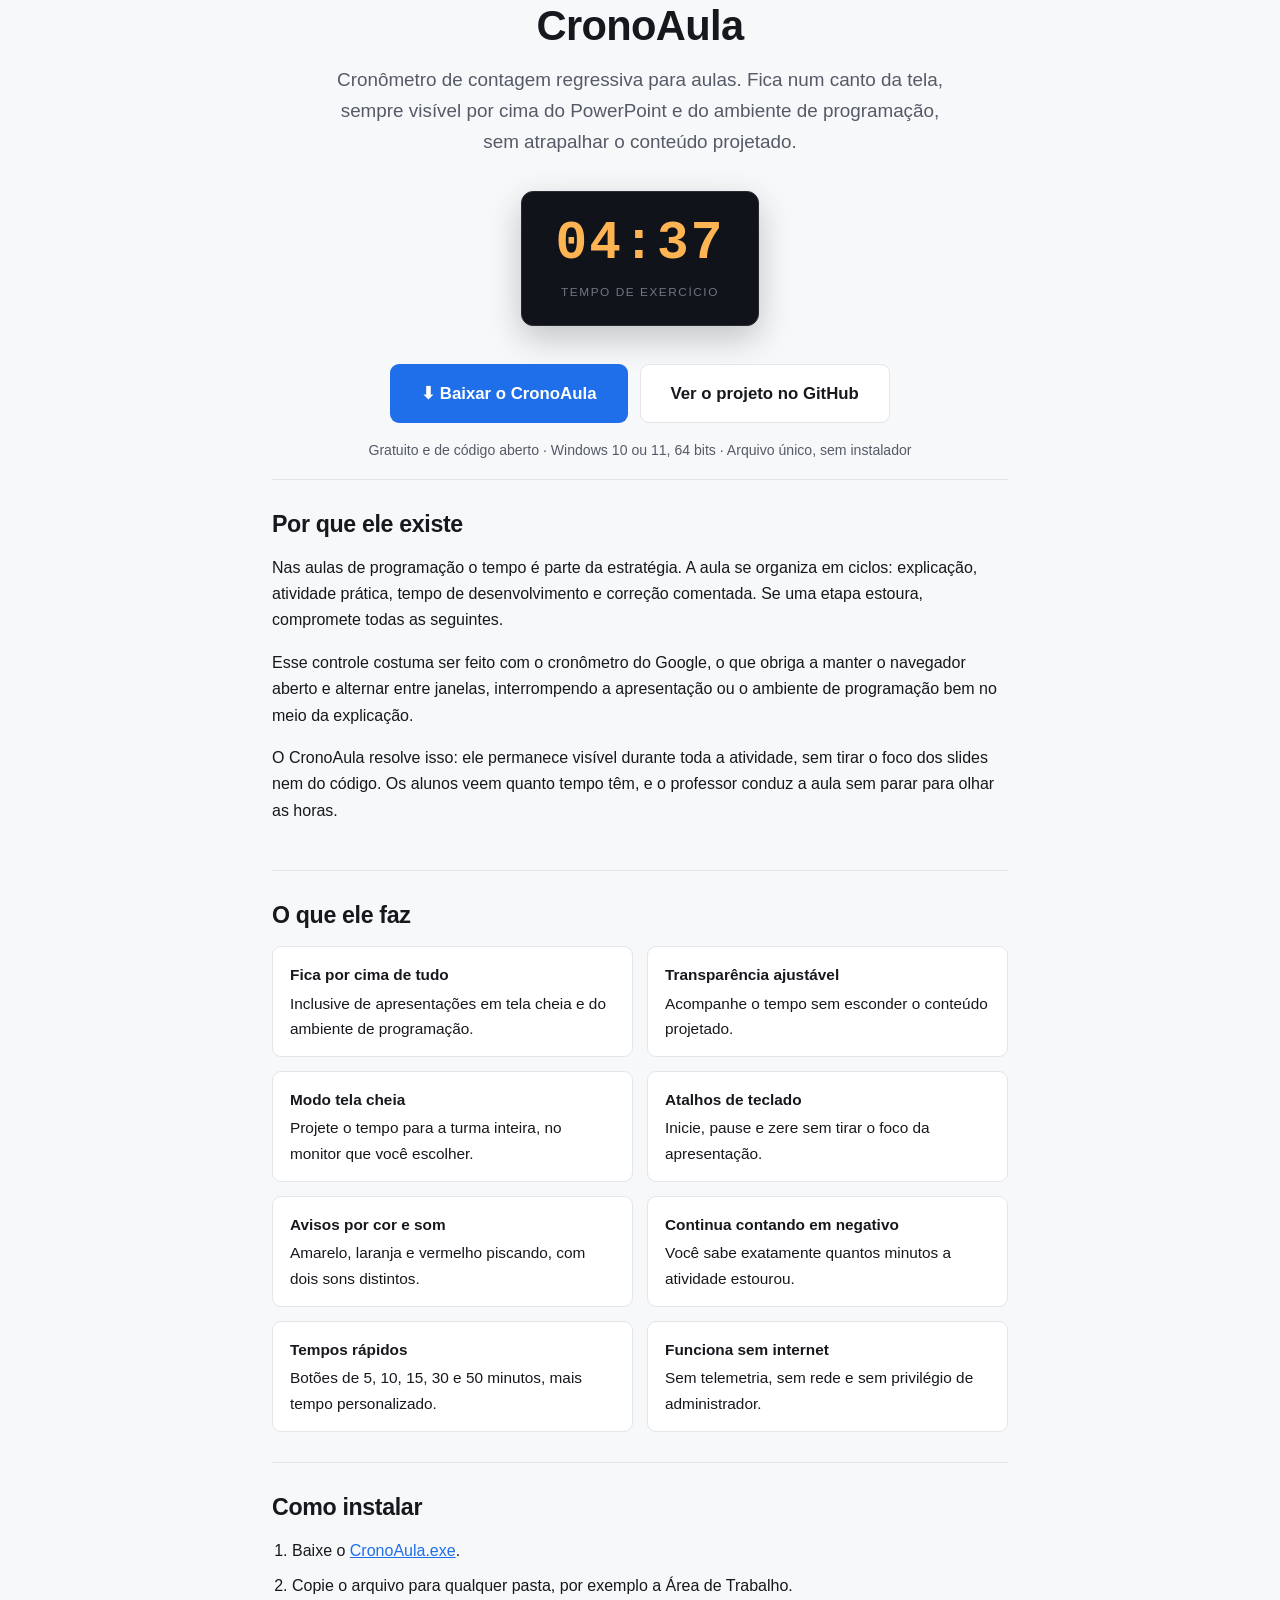
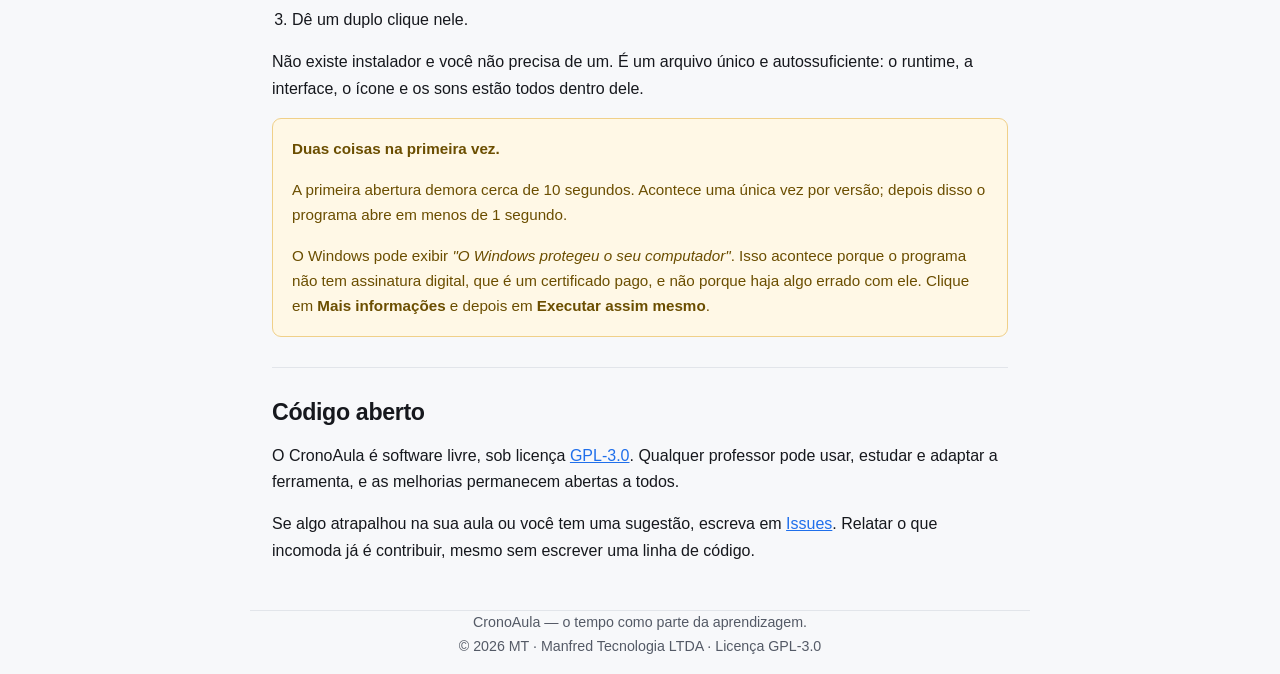
==== docs/index.html @ e945d67c "Site do projeto em docs/, para GitHub Pages Pagina unica de apresentacao com download direto do exec" ====
<!DOCTYPE html>
<html lang="pt-BR">
<head>
<meta charset="utf-8">
<meta name="viewport" content="width=device-width, initial-scale=1">
<title>CronoAula — cronômetro de contagem regressiva para sala de aula</title>
<meta name="description" content="Cronômetro regressivo que fica visível por cima do PowerPoint e do ambiente de programação. Gratuito, sem instalador, para professores. Software livre.">
<link rel="icon" href="favicon.ico">
<meta property="og:title" content="CronoAula — cronômetro para sala de aula">
<meta property="og:description" content="Cronômetro regressivo que fica visível por cima de apresentações. Gratuito, sem instalador, feito para professores.">
<meta property="og:type" content="website">
<meta property="og:url" content="https://cronoaula.manfred.com.br/">
<style>
  :root {
    --bg: #f7f8fa;
    --surface: #ffffff;
    --border: #e2e5ea;
    --ink: #16181d;
    --ink-soft: #545a66;
    --accent: #1f6feb;
    --accent-ink: #ffffff;
    --warn-bg: #fff8e6;
    --warn-border: #f0d089;
    --warn-ink: #6b4e00;
  }
  @media (prefers-color-scheme: dark) {
    :root {
      --bg: #0f1116;
      --surface: #171a21;
      --border: #272b34;
      --ink: #e8eaee;
      --ink-soft: #a0a7b4;
      --accent: #4d8ef7;
      --accent-ink: #0b0d11;
      --warn-bg: #2a2314;
      --warn-border: #55471f;
      --warn-ink: #e8d194;
    }
  }
  * { box-sizing: border-box; }
  body {
    margin: 0;
    background: var(--bg);
    color: var(--ink);
    font: 16px/1.65 -apple-system, BlinkMacSystemFont, "Segoe UI", Roboto, Arial, sans-serif;
    -webkit-font-smoothing: antialiased;
  }
  .wrap { max-width: 780px; margin: 0 auto; padding: 0 22px; }
  h1, h2, h3 { line-height: 1.25; letter-spacing: -0.015em; }

  /* ---- topo ---- */
  header { padding: 68px 0 44px; text-align: center; }
  h1 { font-size: 2.6rem; margin: 0 0 12px; }
  .lede { font-size: 1.18rem; color: var(--ink-soft); margin: 0 auto 34px; max-width: 33em; }

  /* ---- mock do cronometro ---- */
  .mock {
    background: #10131a;
    border: 1px solid #272b34;
    border-radius: 12px;
    padding: 26px 34px 22px;
    display: inline-block;
    box-shadow: 0 12px 34px rgba(0,0,0,.22);
    margin-bottom: 38px;
  }
  .mock .digits {
    font: 600 3.3rem/1 ui-monospace, "Cascadia Mono", Consolas, monospace;
    color: #ffb454;
    letter-spacing: 0.04em;
  }
  .mock .label {
    font-size: .74rem; text-transform: uppercase; letter-spacing: .13em;
    color: #6f7684; margin-top: 12px;
  }

  /* ---- botoes ---- */
  .cta { display: flex; flex-wrap: wrap; gap: 12px; justify-content: center; align-items: center; }
  .btn {
    display: inline-block; text-decoration: none; font-weight: 600;
    padding: 15px 30px; border-radius: 9px; font-size: 1.05rem;
    border: 1px solid transparent; transition: opacity .15s;
  }
  .btn:hover { opacity: .88; }
  .btn-main { background: var(--accent); color: var(--accent-ink); }
  .btn-alt { border-color: var(--border); color: var(--ink); background: var(--surface); }
  .fineprint { font-size: .88rem; color: var(--ink-soft); margin-top: 16px; }

  /* ---- secoes ---- */
  section { padding: 30px 0; border-top: 1px solid var(--border); }
  section h2 { font-size: 1.45rem; margin: 0 0 16px; }
  p { margin: 0 0 16px; }

  ul.feats { list-style: none; padding: 0; margin: 0; display: grid; gap: 14px; }
  @media (min-width: 620px) { ul.feats { grid-template-columns: 1fr 1fr; } }
  ul.feats li {
    background: var(--surface); border: 1px solid var(--border);
    border-radius: 9px; padding: 15px 17px; font-size: .96rem;
  }
  ul.feats strong { display: block; margin-bottom: 3px; }

  .warn {
    background: var(--warn-bg); border: 1px solid var(--warn-border);
    color: var(--warn-ink); border-radius: 9px; padding: 17px 19px; font-size: .95rem;
  }
  .warn p:last-child { margin-bottom: 0; }

  ol { padding-left: 1.25em; }
  ol li { margin-bottom: 8px; }

  a { color: var(--accent); }
  footer {
    border-top: 1px solid var(--border); margin-top: 34px;
    padding: 30px 0 54px; font-size: .89rem; color: var(--ink-soft); text-align: center;
  }
</style>
</head>
<body>

<header class="wrap">
  <h1>CronoAula</h1>
  <p class="lede">
    Cronômetro de contagem regressiva para aulas. Fica num canto da tela, sempre
    visível por cima do PowerPoint e do ambiente de programação, sem atrapalhar o
    conteúdo projetado.
  </p>

  <div class="mock">
    <div class="digits">04:37</div>
    <div class="label">tempo de exercício</div>
  </div>

  <div class="cta">
    <a class="btn btn-main" href="https://github.com/manfredjr/cronoaula/releases/latest/download/CronoAula.exe">
      ⬇ Baixar o CronoAula
    </a>
    <a class="btn btn-alt" href="https://github.com/manfredjr/cronoaula">Ver o projeto no GitHub</a>
  </div>
  <p class="fineprint">
    Gratuito e de código aberto · Windows 10 ou 11, 64 bits · Arquivo único, sem instalador
  </p>
</header>

<main class="wrap">

<section>
  <h2>Por que ele existe</h2>
  <p>
    Nas aulas de programação o tempo é parte da estratégia. A aula se organiza em
    ciclos: explicação, atividade prática, tempo de desenvolvimento e correção
    comentada. Se uma etapa estoura, compromete todas as seguintes.
  </p>
  <p>
    Esse controle costuma ser feito com o cronômetro do Google, o que obriga a
    manter o navegador aberto e alternar entre janelas, interrompendo a
    apresentação ou o ambiente de programação bem no meio da explicação.
  </p>
  <p>
    O CronoAula resolve isso: ele permanece visível durante toda a atividade, sem
    tirar o foco dos slides nem do código. Os alunos veem quanto tempo têm, e o
    professor conduz a aula sem parar para olhar as horas.
  </p>
</section>

<section>
  <h2>O que ele faz</h2>
  <ul class="feats">
    <li><strong>Fica por cima de tudo</strong>Inclusive de apresentações em tela cheia e do ambiente de programação.</li>
    <li><strong>Transparência ajustável</strong>Acompanhe o tempo sem esconder o conteúdo projetado.</li>
    <li><strong>Modo tela cheia</strong>Projete o tempo para a turma inteira, no monitor que você escolher.</li>
    <li><strong>Atalhos de teclado</strong>Inicie, pause e zere sem tirar o foco da apresentação.</li>
    <li><strong>Avisos por cor e som</strong>Amarelo, laranja e vermelho piscando, com dois sons distintos.</li>
    <li><strong>Continua contando em negativo</strong>Você sabe exatamente quantos minutos a atividade estourou.</li>
    <li><strong>Tempos rápidos</strong>Botões de 5, 10, 15, 30 e 50 minutos, mais tempo personalizado.</li>
    <li><strong>Funciona sem internet</strong>Sem telemetria, sem rede e sem privilégio de administrador.</li>
  </ul>
</section>

<section>
  <h2>Como instalar</h2>
  <ol>
    <li>Baixe o <a href="https://github.com/manfredjr/cronoaula/releases/latest/download/CronoAula.exe">CronoAula.exe</a>.</li>
    <li>Copie o arquivo para qualquer pasta, por exemplo a Área de Trabalho.</li>
    <li>Dê um duplo clique nele.</li>
  </ol>
  <p>
    Não existe instalador e você não precisa de um. É um arquivo único e
    autossuficiente: o runtime, a interface, o ícone e os sons estão todos dentro
    dele.
  </p>

  <div class="warn">
    <p>
      <strong>Duas coisas na primeira vez.</strong>
    </p>
    <p>
      A primeira abertura demora cerca de 10 segundos. Acontece uma única vez por
      versão; depois disso o programa abre em menos de 1 segundo.
    </p>
    <p>
      O Windows pode exibir <em>"O Windows protegeu o seu computador"</em>. Isso
      acontece porque o programa não tem assinatura digital, que é um certificado
      pago, e não porque haja algo errado com ele. Clique em
      <strong>Mais informações</strong> e depois em
      <strong>Executar assim mesmo</strong>.
    </p>
  </div>
</section>

<section>
  <h2>Código aberto</h2>
  <p>
    O CronoAula é software livre, sob licença
    <a href="https://github.com/manfredjr/cronoaula/blob/main/LICENSE">GPL-3.0</a>.
    Qualquer professor pode usar, estudar e adaptar a ferramenta, e as melhorias
    permanecem abertas a todos.
  </p>
  <p>
    Se algo atrapalhou na sua aula ou você tem uma sugestão, escreva em
    <a href="https://github.com/manfredjr/cronoaula/issues">Issues</a>. Relatar o
    que incomoda já é contribuir, mesmo sem escrever uma linha de código.
  </p>
</section>

</main>

<footer class="wrap">
  <p>
    CronoAula — o tempo como parte da aprendizagem.<br>
    © 2026 MT · Manfred Tecnologia LTDA · Licença GPL-3.0
  </p>
</footer>

</body>
</html>
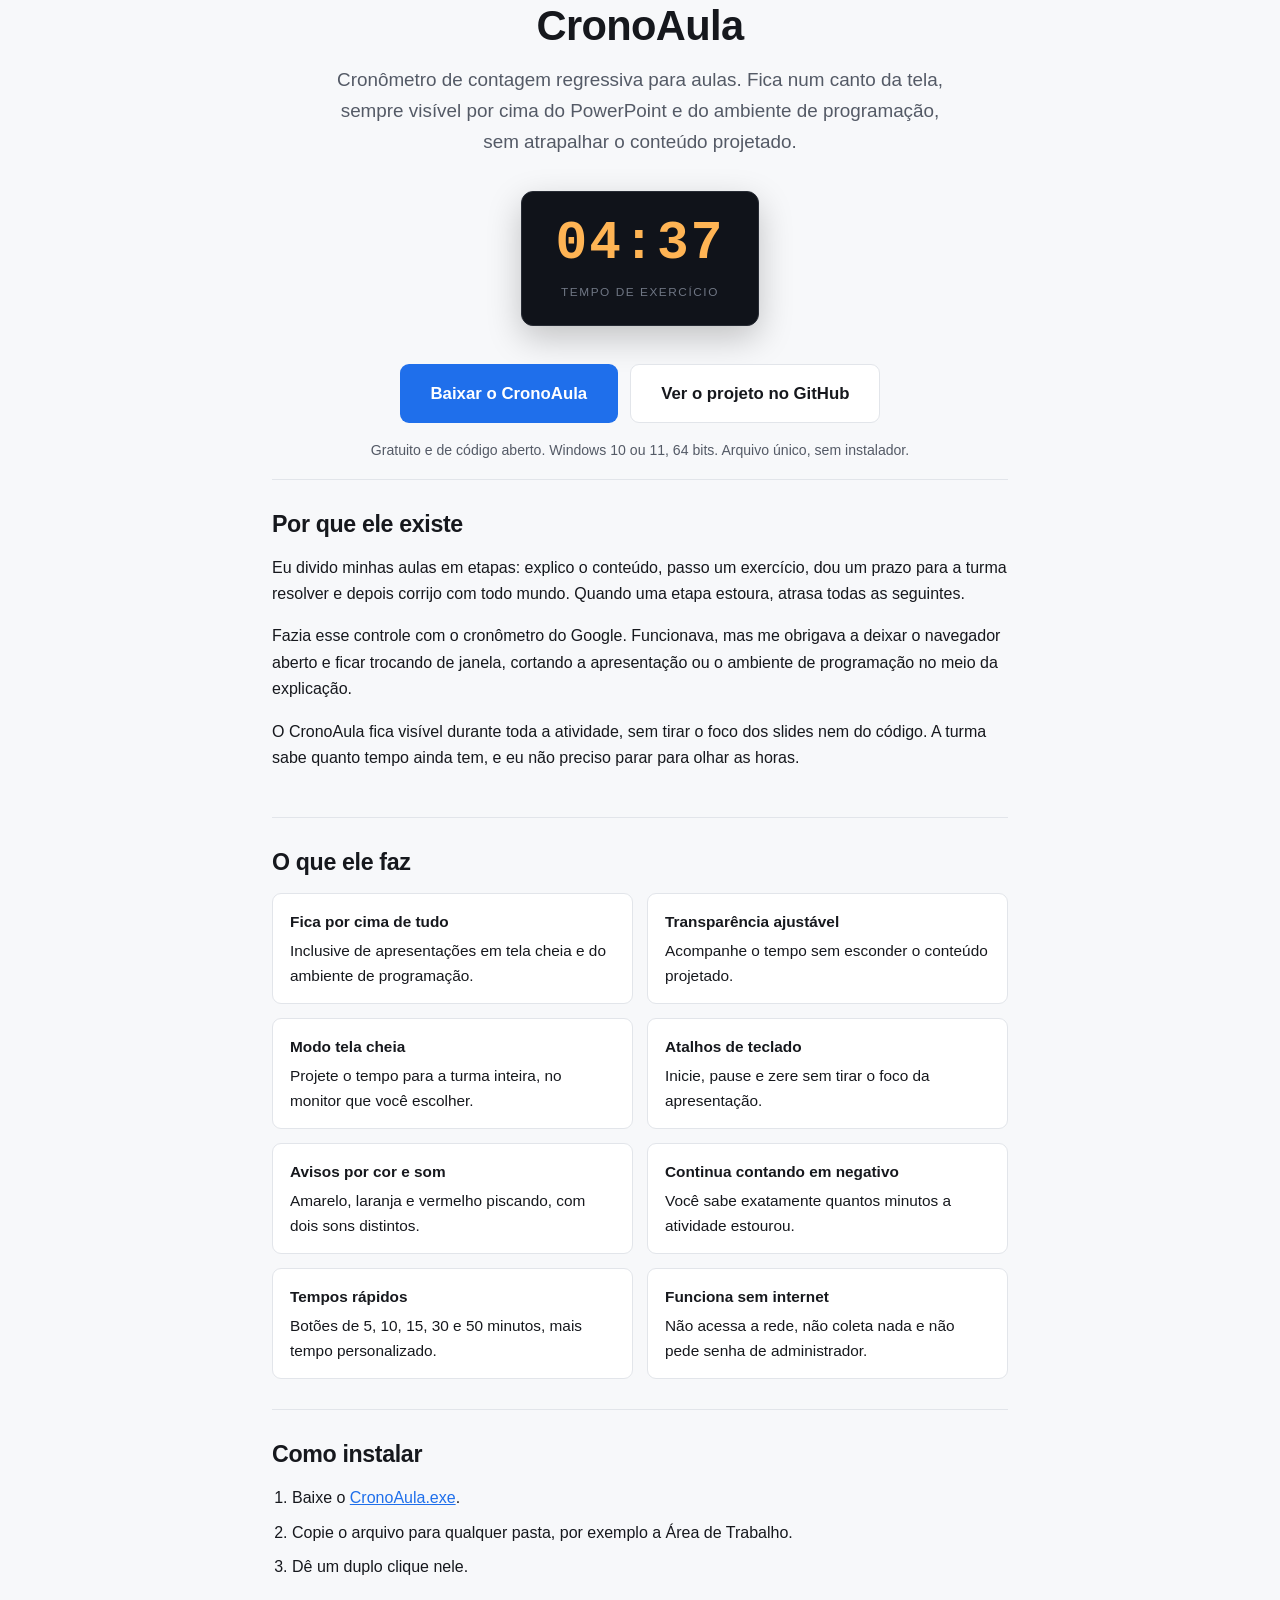
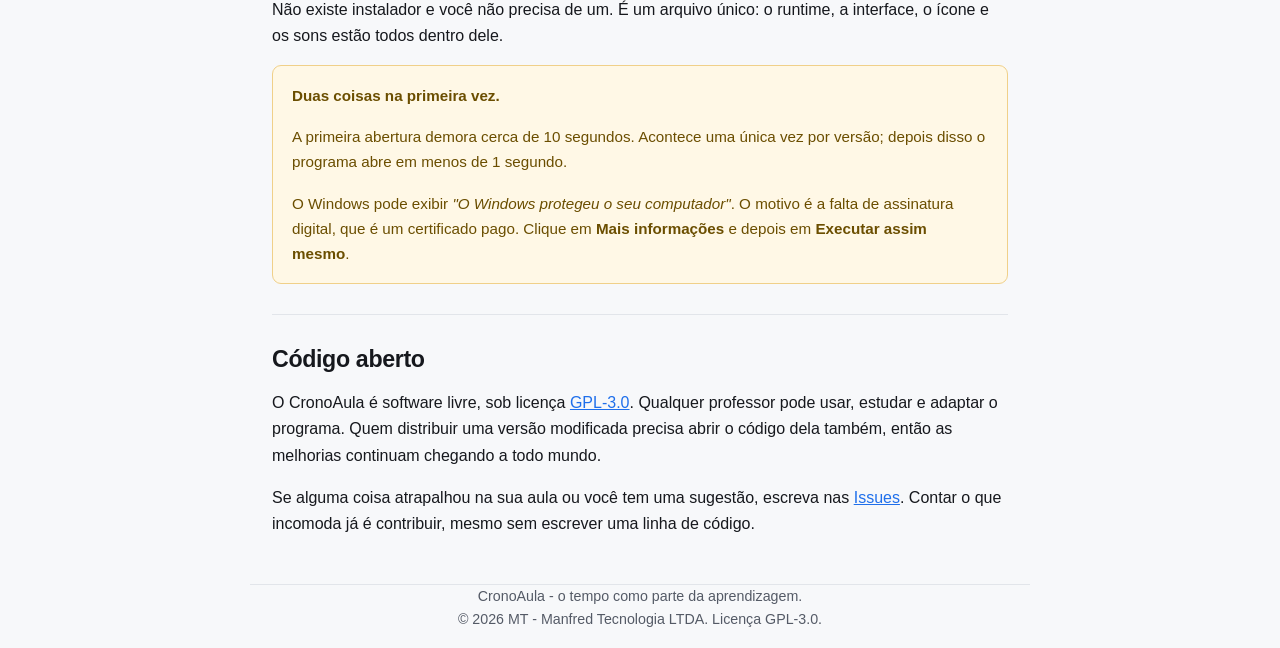
==== commit 9aebc9f2: "Revisao de texto: remove marcas de escrita automatica Site em primeira pessoa, como o autor descreve" ====
--- a/docs/index.html
+++ b/docs/index.html
@@ -3,10 +3,10 @@
 <head>
 <meta charset="utf-8">
 <meta name="viewport" content="width=device-width, initial-scale=1">
-<title>CronoAula — cronômetro de contagem regressiva para sala de aula</title>
-<meta name="description" content="Cronômetro regressivo que fica visível por cima do PowerPoint e do ambiente de programação. Gratuito, sem instalador, para professores. Software livre.">
+<title>CronoAula - cronômetro de contagem regressiva para sala de aula</title>
+<meta name="description" content="Cronômetro regressivo que fica visível por cima do PowerPoint e do ambiente de programação. Gratuito, sem instalador, feito para professores. Software livre.">
 <link rel="icon" href="favicon.ico">
-<meta property="og:title" content="CronoAula — cronômetro para sala de aula">
+<meta property="og:title" content="CronoAula - cronômetro para sala de aula">
 <meta property="og:description" content="Cronômetro regressivo que fica visível por cima de apresentações. Gratuito, sem instalador, feito para professores.">
 <meta property="og:type" content="website">
 <meta property="og:url" content="https://cronoaula.manfred.com.br/">
@@ -131,12 +131,12 @@
 
   <div class="cta">
     <a class="btn btn-main" href="https://github.com/manfredjr/cronoaula/releases/latest/download/CronoAula.exe">
-      ⬇ Baixar o CronoAula
+      Baixar o CronoAula
     </a>
     <a class="btn btn-alt" href="https://github.com/manfredjr/cronoaula">Ver o projeto no GitHub</a>
   </div>
   <p class="fineprint">
-    Gratuito e de código aberto · Windows 10 ou 11, 64 bits · Arquivo único, sem instalador
+    Gratuito e de código aberto. Windows 10 ou 11, 64 bits. Arquivo único, sem instalador.
   </p>
 </header>
 
@@ -145,19 +145,19 @@
 <section>
   <h2>Por que ele existe</h2>
   <p>
-    Nas aulas de programação o tempo é parte da estratégia. A aula se organiza em
-    ciclos: explicação, atividade prática, tempo de desenvolvimento e correção
-    comentada. Se uma etapa estoura, compromete todas as seguintes.
-  </p>
-  <p>
-    Esse controle costuma ser feito com o cronômetro do Google, o que obriga a
-    manter o navegador aberto e alternar entre janelas, interrompendo a
-    apresentação ou o ambiente de programação bem no meio da explicação.
-  </p>
-  <p>
-    O CronoAula resolve isso: ele permanece visível durante toda a atividade, sem
-    tirar o foco dos slides nem do código. Os alunos veem quanto tempo têm, e o
-    professor conduz a aula sem parar para olhar as horas.
+    Eu divido minhas aulas em etapas: explico o conteúdo, passo um exercício, dou
+    um prazo para a turma resolver e depois corrijo com todo mundo. Quando uma
+    etapa estoura, atrasa todas as seguintes.
+  </p>
+  <p>
+    Fazia esse controle com o cronômetro do Google. Funcionava, mas me obrigava a
+    deixar o navegador aberto e ficar trocando de janela, cortando a apresentação
+    ou o ambiente de programação no meio da explicação.
+  </p>
+  <p>
+    O CronoAula fica visível durante toda a atividade, sem tirar o foco dos slides
+    nem do código. A turma sabe quanto tempo ainda tem, e eu não preciso parar
+    para olhar as horas.
   </p>
 </section>
 
@@ -171,7 +171,7 @@
     <li><strong>Avisos por cor e som</strong>Amarelo, laranja e vermelho piscando, com dois sons distintos.</li>
     <li><strong>Continua contando em negativo</strong>Você sabe exatamente quantos minutos a atividade estourou.</li>
     <li><strong>Tempos rápidos</strong>Botões de 5, 10, 15, 30 e 50 minutos, mais tempo personalizado.</li>
-    <li><strong>Funciona sem internet</strong>Sem telemetria, sem rede e sem privilégio de administrador.</li>
+    <li><strong>Funciona sem internet</strong>Não acessa a rede, não coleta nada e não pede senha de administrador.</li>
   </ul>
 </section>
 
@@ -183,9 +183,8 @@
     <li>Dê um duplo clique nele.</li>
   </ol>
   <p>
-    Não existe instalador e você não precisa de um. É um arquivo único e
-    autossuficiente: o runtime, a interface, o ícone e os sons estão todos dentro
-    dele.
+    Não existe instalador e você não precisa de um. É um arquivo único: o
+    runtime, a interface, o ícone e os sons estão todos dentro dele.
   </p>
 
   <div class="warn">
@@ -197,10 +196,9 @@
       versão; depois disso o programa abre em menos de 1 segundo.
     </p>
     <p>
-      O Windows pode exibir <em>"O Windows protegeu o seu computador"</em>. Isso
-      acontece porque o programa não tem assinatura digital, que é um certificado
-      pago, e não porque haja algo errado com ele. Clique em
-      <strong>Mais informações</strong> e depois em
+      O Windows pode exibir <em>"O Windows protegeu o seu computador"</em>. O
+      motivo é a falta de assinatura digital, que é um certificado pago. Clique
+      em <strong>Mais informações</strong> e depois em
       <strong>Executar assim mesmo</strong>.
     </p>
   </div>
@@ -211,12 +209,13 @@
   <p>
     O CronoAula é software livre, sob licença
     <a href="https://github.com/manfredjr/cronoaula/blob/main/LICENSE">GPL-3.0</a>.
-    Qualquer professor pode usar, estudar e adaptar a ferramenta, e as melhorias
-    permanecem abertas a todos.
-  </p>
-  <p>
-    Se algo atrapalhou na sua aula ou você tem uma sugestão, escreva em
-    <a href="https://github.com/manfredjr/cronoaula/issues">Issues</a>. Relatar o
+    Qualquer professor pode usar, estudar e adaptar o programa. Quem distribuir
+    uma versão modificada precisa abrir o código dela também, então as melhorias
+    continuam chegando a todo mundo.
+  </p>
+  <p>
+    Se alguma coisa atrapalhou na sua aula ou você tem uma sugestão, escreva nas
+    <a href="https://github.com/manfredjr/cronoaula/issues">Issues</a>. Contar o
     que incomoda já é contribuir, mesmo sem escrever uma linha de código.
   </p>
 </section>
@@ -225,8 +224,8 @@
 
 <footer class="wrap">
   <p>
-    CronoAula — o tempo como parte da aprendizagem.<br>
-    © 2026 MT · Manfred Tecnologia LTDA · Licença GPL-3.0
+    CronoAula - o tempo como parte da aprendizagem.<br>
+    © 2026 MT - Manfred Tecnologia LTDA. Licença GPL-3.0.
   </p>
 </footer>
 
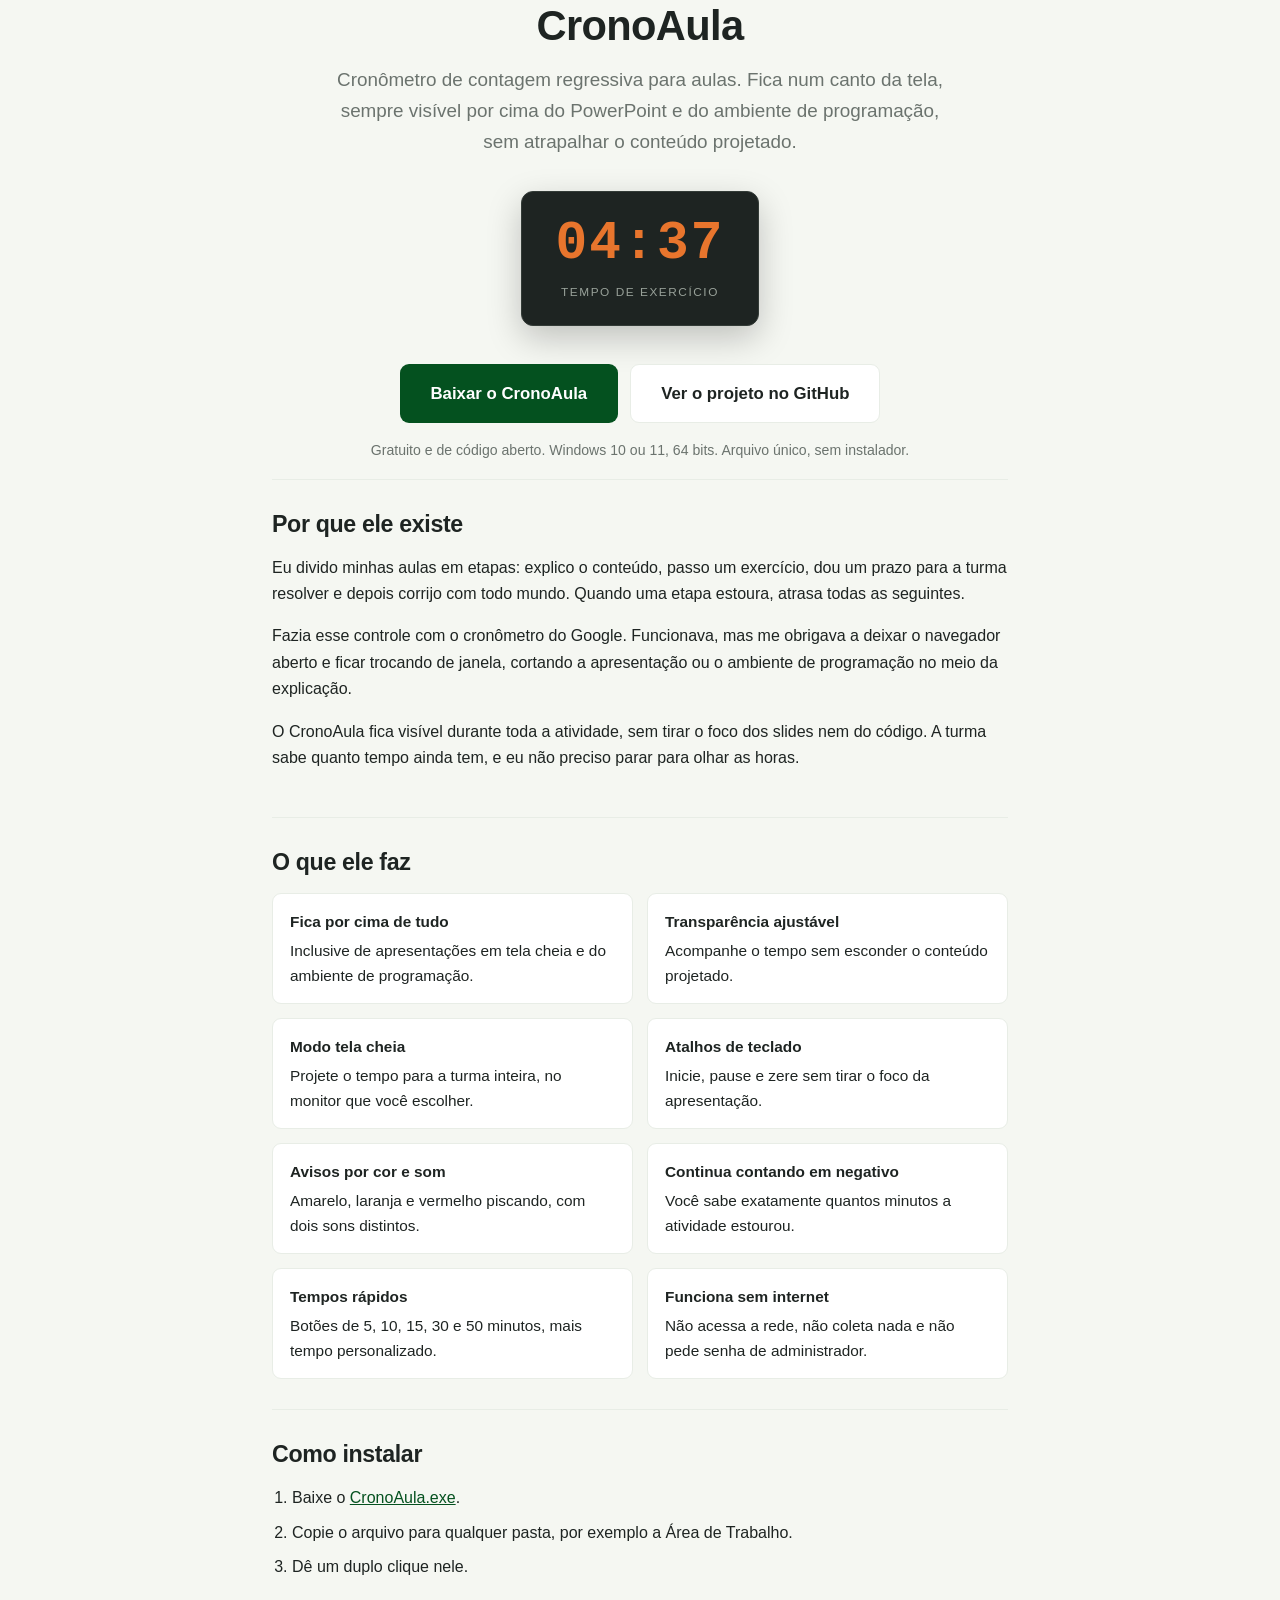
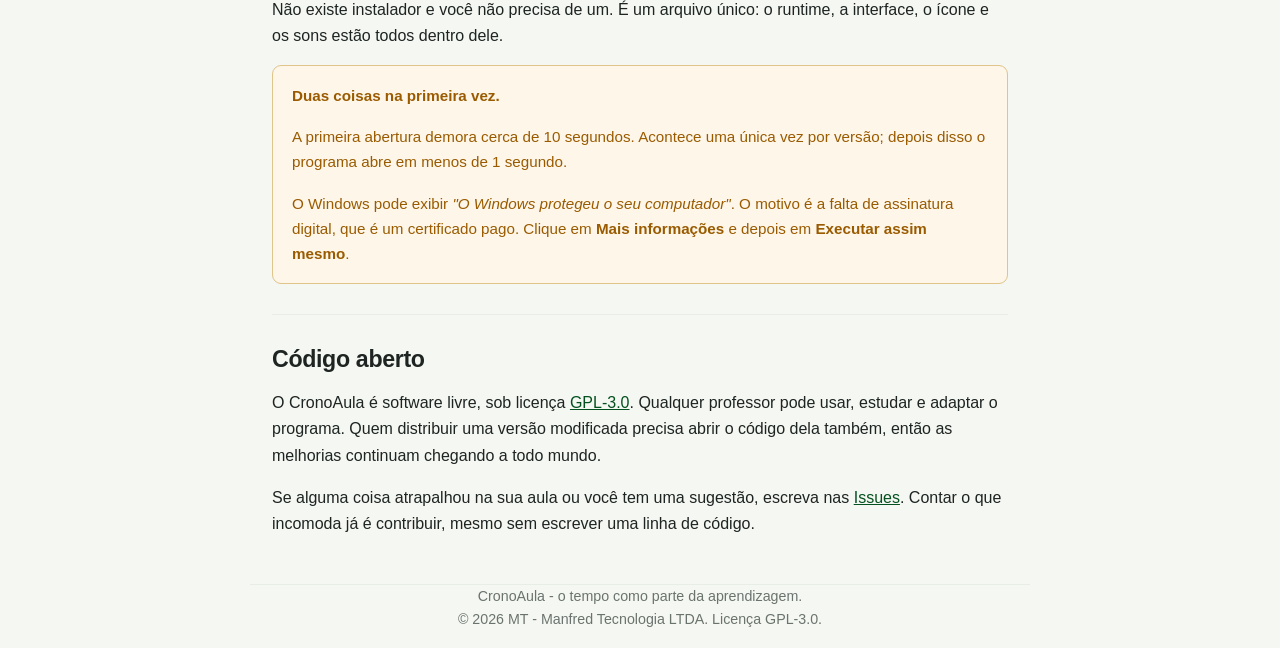
==== commit 1aebd7f4: "Add files via upload" ====
--- a/docs/index.html
+++ b/docs/index.html
@@ -11,30 +11,34 @@
 <meta property="og:type" content="website">
 <meta property="og:url" content="https://cronoaula.manfred.com.br/">
 <style>
+  /* Identidade MT - Manfred Tecnologia.
+     Claro: areia de fundo, grafite no texto, verde escuro no acento.
+     Escuro: grafite de fundo, areia no texto, verde claro no acento.
+     Os pares seguem os contrastes aprovados no manual da marca. */
   :root {
-    --bg: #f7f8fa;
+    --bg: #f5f7f2;
     --surface: #ffffff;
-    --border: #e2e5ea;
-    --ink: #16181d;
-    --ink-soft: #545a66;
-    --accent: #1f6feb;
+    --border: #e8ede6;
+    --ink: #1e2422;
+    --ink-soft: #6b736e;
+    --accent: #04511f;
     --accent-ink: #ffffff;
-    --warn-bg: #fff8e6;
-    --warn-border: #f0d089;
-    --warn-ink: #6b4e00;
+    --warn-bg: #fdf6e9;
+    --warn-border: #e0c48a;
+    --warn-ink: #9a5b00;
   }
   @media (prefers-color-scheme: dark) {
     :root {
-      --bg: #0f1116;
-      --surface: #171a21;
-      --border: #272b34;
-      --ink: #e8eaee;
-      --ink-soft: #a0a7b4;
-      --accent: #4d8ef7;
-      --accent-ink: #0b0d11;
-      --warn-bg: #2a2314;
-      --warn-border: #55471f;
-      --warn-ink: #e8d194;
+      --bg: #151917;
+      --surface: #1e2422;
+      --border: #333b37;
+      --ink: #f5f7f2;
+      --ink-soft: #98a199;
+      --accent: #6aaf21;
+      --accent-ink: #022f10;
+      --warn-bg: #2a2214;
+      --warn-border: #55461f;
+      --warn-ink: #e09b2d;
     }
   }
   * { box-sizing: border-box; }
@@ -54,9 +58,11 @@
   .lede { font-size: 1.18rem; color: var(--ink-soft); margin: 0 auto 34px; max-width: 33em; }
 
   /* ---- mock do cronometro ---- */
+  /* Miniatura do cronometro, com as mesmas cores do programa:
+     fundo grafite e digitos na cor de "ultimo minuto". */
   .mock {
-    background: #10131a;
-    border: 1px solid #272b34;
+    background: #1e2422;
+    border: 1px solid #333b37;
     border-radius: 12px;
     padding: 26px 34px 22px;
     display: inline-block;
@@ -65,12 +71,12 @@
   }
   .mock .digits {
     font: 600 3.3rem/1 ui-monospace, "Cascadia Mono", Consolas, monospace;
-    color: #ffb454;
+    color: #e8752d;
     letter-spacing: 0.04em;
   }
   .mock .label {
     font-size: .74rem; text-transform: uppercase; letter-spacing: .13em;
-    color: #6f7684; margin-top: 12px;
+    color: #98a199; margin-top: 12px;
   }
 
   /* ---- botoes ---- */
